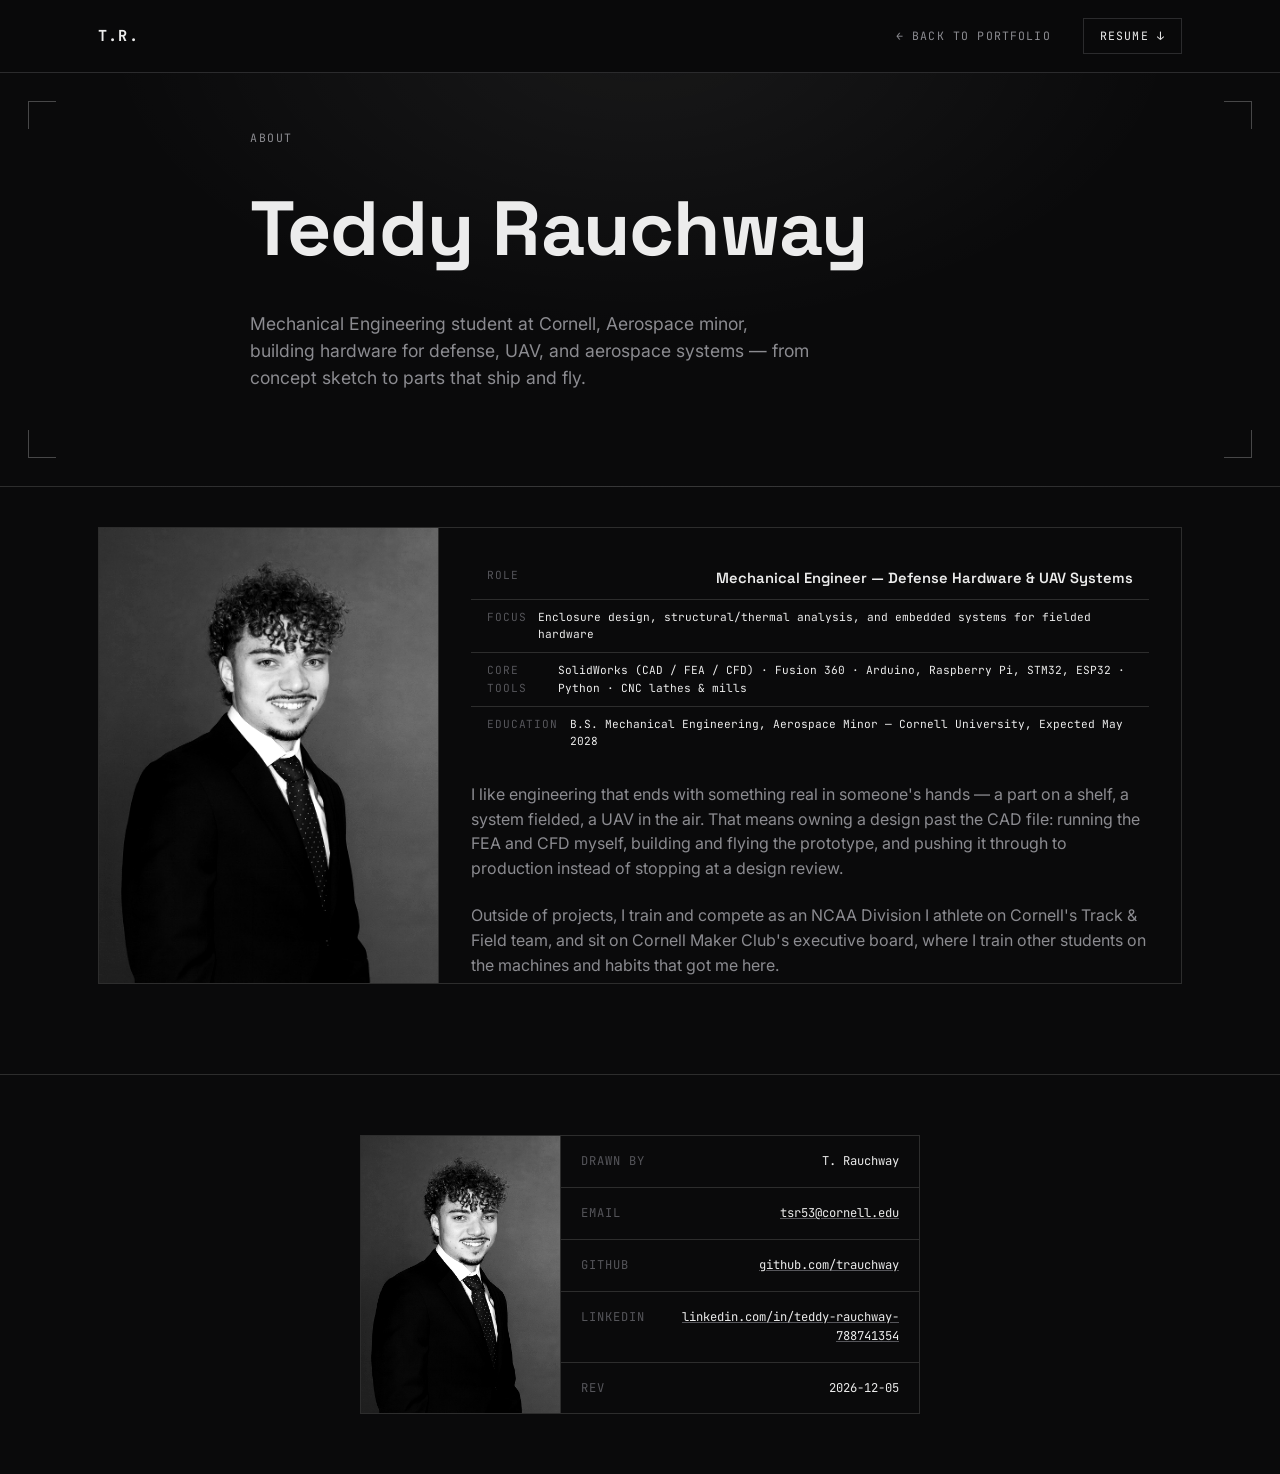
==== about.html @ 5edca381 "Add About page New about.html with a brief bio, role/focus, core tools, and education, laid out with" ====
<!DOCTYPE html>
<html lang="en">
<head>
<meta charset="UTF-8">
<meta name="viewport" content="width=device-width, initial-scale=1.0">
<title>About — Teddy Rauchway</title>
<link rel="preconnect" href="https://fonts.googleapis.com">
<link href="https://fonts.googleapis.com/css2?family=JetBrains+Mono:wght@400;500;700&family=Space+Grotesk:wght@400;500;600;700&family=Inter:wght@400;500;600&display=swap" rel="stylesheet">
<link rel="icon" type="image/svg+xml" href="assets/favicon.svg">
<link rel="stylesheet" href="style.css">
</head>
<body>

<!-- ============ NAV ============ -->
<header class="nav">
  <div class="nav-inner">
    <a href="index.html" class="nav-mark">T.R.</a>
    <nav class="nav-links">
      <a href="index.html#projects">← Back to Portfolio</a>
      <a href="assets/resume.pdf" class="nav-resume" download>Resume ↓</a>
    </nav>
  </div>
</header>

<!-- ============ HERO ============ -->
<section class="hero uav-hero" id="top">
  <span class="bracket bracket-tl" aria-hidden="true"></span>
  <span class="bracket bracket-tr" aria-hidden="true"></span>
  <span class="bracket bracket-bl" aria-hidden="true"></span>
  <span class="bracket bracket-br" aria-hidden="true"></span>
  <div class="hero-inner">
    <p class="eyebrow">ABOUT</p>
    <h1>Teddy Rauchway</h1>
    <p class="hero-thesis">Mechanical Engineering student at Cornell, Aerospace minor, building hardware for defense, UAV, and aerospace systems — from concept sketch to parts that ship and fly.</p>
  </div>
</section>

<!-- ============ PROFILE ============ -->
<section class="chapter" id="profile">
  <div class="chapter-body">
    <div class="about-profile">
      <figure class="about-photo">
        <img src="assets/headshot.jpg" alt="Teddy Rauchway">
      </figure>
      <div class="about-info">
        <div class="title-block">
          <div class="tb-row tb-title"><span>ROLE</span><strong>Mechanical Engineer — Defense Hardware &amp; UAV Systems</strong></div>
          <div class="tb-row"><span>FOCUS</span><span>Enclosure design, structural/thermal analysis, and embedded systems for fielded hardware</span></div>
          <div class="tb-row"><span>CORE TOOLS</span><span>SolidWorks (CAD / FEA / CFD) · Fusion 360 · Arduino, Raspberry Pi, STM32, ESP32 · Python · CNC lathes &amp; mills</span></div>
          <div class="tb-row"><span>EDUCATION</span><span>B.S. Mechanical Engineering, Aerospace Minor — Cornell University, Expected May 2028</span></div>
        </div>

        <p class="chapter-desc">
          I like engineering that ends with something real in someone's hands — a part on a shelf, a system
          fielded, a UAV in the air. That means owning a design past the CAD file: running the FEA and CFD
          myself, building and flying the prototype, and pushing it through to production instead of stopping
          at a design review.
        </p>
        <p class="chapter-desc">
          Outside of projects, I train and compete as an NCAA Division I athlete on Cornell's Track &amp; Field
          team, and sit on Cornell Maker Club's executive board, where I train other students on the machines
          and habits that got me here.
        </p>
      </div>
    </div>
  </div>
</section>

<!-- ============ FOOTER ============ -->
<footer class="footer" id="contact">
  <div class="footer-inner">
    <img src="assets/headshot.jpg" alt="Teddy Rauchway" class="footer-photo">
    <div class="footer-title-block">
      <div class="tb-row"><span>DRAWN BY</span><span>T. Rauchway</span></div>
      <div class="tb-row"><span>EMAIL</span><span><a href="mailto:tsr53@cornell.edu">tsr53@cornell.edu</a></span></div>
      <div class="tb-row"><span>GITHUB</span><span><a href="https://github.com/trauchway" target="_blank" rel="noopener">github.com/trauchway</a></span></div>
      <div class="tb-row"><span>LINKEDIN</span><span><a href="https://www.linkedin.com/in/teddy-rauchway-788741354" target="_blank" rel="noopener">linkedin.com/in/teddy-rauchway-788741354</a></span></div>
      <div class="tb-row"><span>REV</span><span id="rev-date"></span></div>
    </div>
  </div>
</footer>

<script src="script.js"></script>
</body>
</html>
---- style.css ----
:root {
  --bg:            #0A0A0B;
  --bg-elevated:   #111113;
  --bg-elevated-2: #17171A;
  --border:        rgba(255,255,255,0.14);
  --border-strong: rgba(255,255,255,0.42);
  --text:          #ECECEC;
  --text-dim:      #8B8B90;
  --text-faint:    #55555A;
  --signal-green:  #3DDC84;
  --signal-blue:   #6FA8DC;
  --font-display:  'Space Grotesk', sans-serif;
  --font-mono:     'JetBrains Mono', monospace;
  --font-body:     'Inter', sans-serif;
}

* { box-sizing: border-box; }
html { scroll-behavior: smooth; }
body {
  margin: 0;
  background: var(--bg);
  color: var(--text);
  font-family: var(--font-body);
  line-height: 1.55;
  -webkit-font-smoothing: antialiased;
}
a { color: inherit; }

a:focus-visible, span:focus-visible {
  outline: 1px solid var(--signal-green);
  outline-offset: 3px;
}

@media (prefers-reduced-motion: reduce) {
  * { animation: none !important; transition: none !important; scroll-behavior: auto !important; }
}

/* ============ NAV ============ */
.nav {
  position: sticky;
  top: 0;
  z-index: 50;
  background: rgba(10,10,11,0.55);
  backdrop-filter: blur(10px);
  border-bottom: 1px solid var(--border);
}
.nav-inner {
  max-width: 1140px;
  margin: 0 auto;
  padding: 18px 28px;
  display: flex;
  align-items: center;
  justify-content: space-between;
}
.nav-mark {
  font-family: var(--font-mono);
  font-weight: 700;
  font-size: 0.95rem;
  letter-spacing: 0.08em;
  text-decoration: none;
  color: var(--text);
}
.nav-links { display: flex; gap: 32px; align-items: center; }
.nav-links a {
  text-decoration: none;
  font-family: var(--font-mono);
  font-size: 0.72rem;
  letter-spacing: 0.1em;
  text-transform: uppercase;
  color: var(--text-dim);
  transition: color 0.15s ease;
}
.nav-links a:hover { color: var(--text); }
.nav-resume {
  border: 1px solid var(--border);
  padding: 8px 16px;
  color: var(--text) !important;
}
.nav-resume:hover { border-color: var(--border-strong); background: var(--bg-elevated); }

/* ============ HERO ============ */
.hero {
  position: relative;
  background:
    radial-gradient(ellipse 900px 500px at 50% -10%, rgba(255,255,255,0.06), transparent 60%),
    var(--bg);
  min-height: 82vh;
  display: flex;
  align-items: center;
  padding: 40px 28px;
  border-bottom: 1px solid var(--border);
}
/* ============ HERO VIDEO REEL (homepage) ============ */
.hero-reel-section { isolation: isolate; }
.hero-reel {
  position: absolute;
  inset: 0;
  overflow: hidden;
  z-index: -1;
}
.hero-reel-video {
  position: absolute;
  inset: 0;
  width: 100%;
  height: 100%;
  object-fit: cover;
  opacity: 0;
  transition: opacity 1.1s ease;
  filter: grayscale(0.35) contrast(1.05) brightness(0.55);
}
.hero-reel-video.is-active { opacity: 1; }
.hero-reel::after { content: none; }
.hero-reel.is-ready::after {
  content: "";
  position: absolute;
  inset: 0;
  background:
    radial-gradient(ellipse 1200px 700px at 50% 32%, rgba(10,10,11,0.2), transparent 68%),
    linear-gradient(180deg,
      rgba(10,10,11,0.6) 0%,
      rgba(10,10,11,0.38) 32%,
      rgba(10,10,11,0.5) 60%,
      rgba(10,10,11,0.82) 88%,
      rgba(10,10,11,0.96) 100%);
}
@media (max-width: 700px) {
  .hero-reel-video { filter: grayscale(0.35) contrast(1.05) brightness(0.45); }
}

.bracket {
  position: absolute;
  width: 28px;
  height: 28px;
  border: 1px solid var(--border-strong);
  opacity: 0.6;
}
.bracket-tl { top: 28px; left: 28px; border-right: none; border-bottom: none; }
.bracket-tr { top: 28px; right: 28px; border-left: none; border-bottom: none; }
.bracket-bl { bottom: 28px; left: 28px; border-right: none; border-top: none; }
.bracket-br { bottom: 28px; right: 28px; border-left: none; border-top: none; }
@media (max-width: 700px) { .bracket { display: none; } }

.hero-inner {
  position: relative;
  max-width: 780px;
  margin: 0 auto;
  width: 100%;
}
.eyebrow {
  font-family: var(--font-mono);
  font-size: 0.72rem;
  letter-spacing: 0.14em;
  color: var(--text-dim);
  margin: 0 0 22px;
}
.hero h1 {
  font-family: var(--font-display);
  font-size: clamp(2.6rem, 7vw, 4.8rem);
  font-weight: 700;
  margin: 0 0 22px;
  letter-spacing: -0.01em;
  color: var(--text);
}
.hero-thesis {
  font-size: 1.1rem;
  max-width: 560px;
  color: var(--text-dim);
  margin: 0 0 38px;
}
.hero-actions { display: flex; gap: 14px; flex-wrap: wrap; }
.btn {
  font-family: var(--font-mono);
  font-size: 0.78rem;
  letter-spacing: 0.06em;
  text-transform: uppercase;
  text-decoration: none;
  padding: 14px 28px;
  border: 1px solid var(--border);
  display: inline-block;
  transition: transform 0.15s ease, box-shadow 0.15s ease, background 0.15s ease, border-color 0.15s ease;
  cursor: pointer;
}
.btn-primary {
  position: relative;
  isolation: isolate;
  overflow: hidden;
  background: transparent;
  border-color: var(--text);
  color: var(--bg);
  font-weight: 600;
  transition: color 0.28s ease, transform 0.15s ease, box-shadow 0.15s ease, border-color 0.15s ease;
}
.btn-primary::before {
  content: '';
  position: absolute;
  inset: 0;
  z-index: -1;
  background: var(--text);
  transition: transform 0.32s cubic-bezier(0.65, 0, 0.35, 1);
}
.btn-primary:hover {
  color: var(--text);
  transform: translateY(-2px);
  box-shadow: 0 6px 18px rgba(255,255,255,0.12);
}
.btn-primary:hover::before { transform: translateX(100%); }
.btn-primary:active { transform: translateY(0); box-shadow: none; }
.btn-outline { color: var(--text); }
.btn-outline:hover {
  border-color: var(--border-strong);
  background: rgba(255,255,255,0.06);
  transform: translateY(-2px);
  box-shadow: 0 6px 18px rgba(255,255,255,0.06);
}
.btn-outline:active { transform: translateY(0); box-shadow: none; }

.hero-callout {
  position: absolute;
  right: 40px;
  bottom: 34px;
  display: flex;
  align-items: center;
  gap: 10px;
  font-family: var(--font-mono);
  font-size: 0.68rem;
  color: var(--text-faint);
}
.dim-line { width: 40px; height: 1px; background: var(--border-strong); }
@media (max-width: 700px) { .hero-callout { display: none; } }

/* ============ PHOTOGRAPHIC HERO ============ */
/* Per-page tuning via custom props on the <section>:
   --hero-focus / --hero-focus-mobile  (object-position)
   --hero-bright                        (brightness multiplier)
   --hero-gray                          (grayscale amount 0–1) */
.hero-media-section {
  min-height: 68vh;
  overflow: hidden;
  isolation: isolate;
}
.hero-media {
  position: absolute;
  inset: 0;
  z-index: -1;
}
.hero-media img {
  width: 100%;
  height: 100%;
  object-fit: cover;
  object-position: var(--hero-focus, center 42%);
  filter: grayscale(var(--hero-gray, 0.5)) contrast(1.06) brightness(var(--hero-bright, 0.62));
}
.hero-media::after {
  content: "";
  position: absolute;
  inset: 0;
  background:
    radial-gradient(ellipse 1000px 600px at 30% 40%, rgba(10,10,11,0.35), transparent 70%),
    linear-gradient(90deg, rgba(10,10,11,0.92) 0%, rgba(10,10,11,0.72) 45%, rgba(10,10,11,0.55) 100%),
    linear-gradient(0deg, rgba(10,10,11,0.9) 0%, transparent 40%, transparent 75%, rgba(10,10,11,0.7) 100%);
}
.hero-media-credit {
  position: absolute;
  left: 68px;
  bottom: 34px;
  font-family: var(--font-mono);
  font-size: 0.66rem;
  letter-spacing: 0.1em;
  color: var(--text-faint);
}
@media (max-width: 700px) {
  .hero-media img { object-position: var(--hero-focus-mobile, center 38%); }
  .hero-media-credit { left: 20px; bottom: 16px; font-size: 0.6rem; }
}

/* ============ SECTION HEAD ============ */
.section-head {
  max-width: 1140px;
  margin: 0 auto;
  padding: 70px 28px 26px;
  display: flex;
  align-items: baseline;
  gap: 18px;
  border-bottom: 1px solid var(--border);
}
.section-num {
  font-family: var(--font-mono);
  font-size: 0.72rem;
  letter-spacing: 0.12em;
  color: var(--text-faint);
}
.section-head h2 {
  font-family: var(--font-display);
  font-size: 1.7rem;
  font-weight: 600;
  margin: 0;
  color: var(--text);
}

/* ============ PROJECTS ============ */
.projects { background: var(--bg); }
.project-grid {
  max-width: 1140px;
  margin: 0 auto;
  padding: 44px 28px 90px;
  display: grid;
  grid-template-columns: repeat(auto-fit, minmax(320px, 1fr));
  gap: 1px;
  background: var(--border);
  border: 1px solid var(--border);
}
.project-card {
  background: var(--bg-elevated);
  display: flex;
  flex-direction: column;
  transition: background 0.2s ease;
}
.project-card:hover { background: var(--bg-elevated-2); }

.title-block { border-bottom: 1px solid var(--border); }
.tb-row {
  display: flex;
  justify-content: space-between;
  gap: 12px;
  font-family: var(--font-mono);
  font-size: 0.7rem;
  padding: 9px 16px;
  border-top: 1px solid var(--border);
}
.tb-row:first-child { border-top: none; }
.tb-row span:first-child { color: var(--text-faint); letter-spacing: 0.08em; }
.tb-title strong {
  font-family: var(--font-display);
  font-size: 0.92rem;
  font-weight: 600;
  color: var(--text);
}
.status { display: flex; align-items: center; gap: 7px; font-weight: 600; letter-spacing: 0.04em; }
.status i {
  display: inline-block;
  width: 6px;
  height: 6px;
  border-radius: 50%;
}
.status-live { color: var(--signal-green); }
.status-live i { background: var(--signal-green); box-shadow: 0 0 6px var(--signal-green); }
.status-progress { color: var(--signal-blue); }
.status-progress i { background: var(--signal-blue); }
.status-compact {
  white-space: nowrap;
  font-size: clamp(0.56rem, 2.4vw, 0.66rem);
  letter-spacing: 0.01em;
}

.project-desc {
  padding: 18px 16px;
  font-size: 0.94rem;
  color: var(--text-dim);
  flex-grow: 1;
  margin: 0;
}
.project-links { padding: 0 16px 20px; }
.project-link {
  font-family: var(--font-mono);
  font-size: 0.74rem;
  letter-spacing: 0.03em;
  text-decoration: none;
  display: inline-block;
  background: var(--text);
  color: var(--bg);
  font-weight: 600;
  padding: 10px 18px;
  border: 1px solid var(--text);
  transition: all 0.15s ease;
}
.project-link:hover {
  background: transparent;
  color: var(--text);
  border-color: var(--border-strong);
}
.project-link-disabled {
  background: transparent;
  color: var(--text-faint);
  border: 1px dashed var(--border);
  font-weight: 500;
  cursor: default;
}
.project-link-disabled:hover {
  background: transparent;
  color: var(--text-faint);
  border-color: var(--border);
}

/* ============ ABOUT / BOM ============ */
.about { background: var(--bg); border-top: 1px solid var(--border); }
.bom-intro {
  max-width: 1140px;
  margin: 0 auto;
  padding: 0 28px;
  color: var(--text-dim);
  font-size: 1rem;
}
.bom-table {
  max-width: 1140px;
  margin: 30px auto 0;
  padding: 0 28px;
  width: 100%;
  border-collapse: collapse;
  font-size: 0.9rem;
}
.bom-table thead th {
  font-family: var(--font-mono);
  font-size: 0.7rem;
  letter-spacing: 0.1em;
  text-align: left;
  color: var(--text-faint);
  border-bottom: 1px solid var(--border);
  padding: 12px;
  font-weight: 500;
}
.bom-table td {
  padding: 14px 12px;
  border-bottom: 1px solid var(--border);
  vertical-align: top;
  color: var(--text-dim);
}
.bom-table td:first-child {
  font-family: var(--font-mono);
  color: var(--signal-green);
  width: 50px;
}
.bom-table td:nth-child(2) {
  font-weight: 600;
  width: 220px;
  color: var(--text);
}
.about-note {
  max-width: 1140px;
  margin: 0 auto;
  padding: 34px 28px 80px;
  color: var(--text-faint);
  font-size: 0.88rem;
}

/* ============ ABOUT PAGE ============ */
.about-profile {
  display: grid;
  grid-template-columns: 340px 1fr;
  border: 1px solid var(--border);
}
.about-photo {
  margin: 0;
  border-right: 1px solid var(--border);
  overflow: hidden;
}
.about-photo img {
  width: 100%;
  height: 100%;
  min-height: 440px;
  object-fit: cover;
  object-position: top center;
  display: block;
  filter: grayscale(1) contrast(1.05);
}
.about-info {
  display: flex;
  flex-direction: column;
  padding: 30px 32px 6px;
  gap: 22px;
}
.about-info .title-block { border-bottom: none; }
.about-info .chapter-desc { margin: 0; max-width: none; }
@media (max-width: 780px) {
  .about-profile { grid-template-columns: 1fr; }
  .about-photo { border-right: none; border-bottom: 1px solid var(--border); }
  .about-photo img { min-height: 360px; }
}

/* ============ FOOTER ============ */
.footer { background: var(--bg); border-top: 1px solid var(--border); padding: 60px 28px; }
.footer-inner {
  max-width: 560px;
  margin: 0 auto;
  display: grid;
  grid-template-columns: 200px 1fr;
  border: 1px solid var(--border);
}
.footer-photo {
  width: 100%;
  height: 100%;
  object-fit: cover;
  display: block;
  filter: grayscale(1) contrast(1.05);
  border-right: 1px solid var(--border);
}
.footer-title-block {
  border: none;
  display: flex;
  flex-direction: column;
  justify-content: center;
}
.footer-title-block .tb-row {
  padding: 16px 20px;
  font-size: 0.76rem;
}
.footer-title-block .tb-row { color: var(--text); }
.footer-title-block .tb-row span:first-child { color: var(--text-faint); flex-shrink: 0; }
.footer-title-block .tb-row span:last-child { text-align: right; }
.footer-title-block a { text-decoration: underline; text-decoration-color: var(--text-faint); }
.footer-title-block a:hover { text-decoration-color: var(--text); }

@media (max-width: 560px) {
  .footer-inner { grid-template-columns: 1fr; }
  .footer-photo { width: 100%; height: 260px; border-right: none; border-bottom: 1px solid var(--border); }
}

@media (max-width: 500px) {
  .section-head { padding-top: 54px; }
}

/* ============ UAV PROJECT PAGE ============ */
.uav-hero { min-height: 46vh; }
.chapter { max-width: 1140px; margin: 0 auto; padding: 0 28px 90px; }
.chapter-body { padding-top: 40px; }
.chapter-info { max-width: 620px; margin-bottom: 30px; }
.chapter-desc {
  max-width: 720px;
  font-size: 1rem;
  color: var(--text-dim);
  margin: 0 0 40px;
}

.photo-grid {
  display: grid;
  grid-template-columns: repeat(auto-fit, minmax(260px, 1fr));
  gap: 1px;
  background: var(--border);
  border: 1px solid var(--border);
  margin-bottom: 40px;
}
.photo-grid figure {
  margin: 0;
  background: var(--bg-elevated);
  display: flex;
  flex-direction: column;
}
.photo-grid img {
  width: 100%;
  aspect-ratio: 4 / 3;
  object-fit: cover;
  display: block;
  filter: grayscale(0.15) contrast(1.03);
  cursor: zoom-in;
  transition: filter 0.15s ease;
}
.photo-grid img:hover { filter: grayscale(0) contrast(1.05); }
.photo-grid figcaption {
  font-family: var(--font-mono);
  font-size: 0.68rem;
  letter-spacing: 0.05em;
  color: var(--text-faint);
  padding: 10px 14px;
  display: flex;
  align-items: center;
  gap: 8px;
}
.gen-tag {
  font-weight: 700;
  color: var(--signal-blue);
  border: 1px solid var(--signal-blue);
  padding: 1px 6px;
  font-size: 0.62rem;
}
.gen-tag-final { color: var(--signal-green); border-color: var(--signal-green); }

.video-wrap {
  max-width: 720px;
  border: 1px solid var(--border);
  background: var(--bg-elevated);
  padding: 16px;
}
.video-wrap video {
  width: 100%;
  display: block;
  background: #000;
}
.video-caption {
  font-family: var(--font-mono);
  font-size: 0.7rem;
  color: var(--text-faint);
  margin: 12px 0 0;
  letter-spacing: 0.05em;
  display: flex;
  align-items: center;
  gap: 8px;
}

/* ============ COVER SHOT ============ */
.cover-shot {
  max-width: 1140px;
  margin: 0 auto;
  padding: 50px 28px 0;
}
.cover-shot figure {
  margin: 0;
  border: 1px solid var(--border);
  background: var(--bg-elevated);
}
.cover-shot img {
  width: 100%;
  aspect-ratio: 16 / 9;
  object-fit: cover;
  display: block;
  filter: grayscale(0.15) contrast(1.03);
  cursor: zoom-in;
  transition: filter 0.15s ease;
}
.cover-shot img:hover { filter: grayscale(0) contrast(1.05); }
.cover-shot figcaption {
  font-family: var(--font-mono);
  font-size: 0.7rem;
  color: var(--text-faint);
  padding: 12px 16px;
  letter-spacing: 0.05em;
  border-top: 1px solid var(--border);
}

/* ============ RESULT CALLOUT ============ */
.result-callout {
  max-width: 720px;
  border: 1px solid var(--border-strong);
  background: var(--bg-elevated);
  padding: 20px 24px;
  margin: 0 0 40px;
  display: flex;
  align-items: baseline;
  gap: 16px;
  flex-wrap: wrap;
}
.result-callout .result-label {
  font-family: var(--font-mono);
  font-size: 0.7rem;
  letter-spacing: 0.1em;
  color: var(--text-faint);
}
.result-callout .result-value {
  font-family: var(--font-display);
  font-size: 1.6rem;
  font-weight: 700;
  color: var(--signal-green);
}

/* ============ ROADMAP CALLOUT ============ */
.roadmap-callout {
  max-width: 720px;
  border: 1px solid var(--border-strong);
  background: var(--bg-elevated);
  padding: 20px 24px;
  margin: 0 0 40px;
}
.roadmap-callout .roadmap-label {
  display: block;
  font-family: var(--font-mono);
  font-size: 0.7rem;
  letter-spacing: 0.1em;
  color: var(--text-faint);
  margin-bottom: 14px;
}
.roadmap-items {
  display: flex;
  flex-wrap: wrap;
  gap: 10px;
}
.roadmap-item {
  font-family: var(--font-mono);
  font-size: 0.78rem;
  letter-spacing: 0.02em;
  color: var(--signal-blue);
  border: 1px solid var(--signal-blue);
  padding: 7px 14px;
}

/* ============ ORIGIN NOTE ============ */
.origin-wrap {
  max-width: 1140px;
  margin: 0 auto;
  padding: 50px 28px 0;
}
.origin-note {
  max-width: 720px;
  border: 1px solid var(--border);
  background: var(--bg-elevated);
  padding: 18px 22px;
}
.origin-note .origin-label {
  display: block;
  font-family: var(--font-mono);
  font-size: 0.68rem;
  letter-spacing: 0.1em;
  text-transform: uppercase;
  color: var(--text-faint);
  margin-bottom: 10px;
}
.origin-note p {
  font-size: 0.88rem;
  line-height: 1.55;
  color: var(--text-dim);
  margin: 0 0 12px;
}
.origin-note .origin-link {
  font-family: var(--font-mono);
  font-size: 0.74rem;
  color: var(--text-dim);
  text-decoration: underline;
  text-decoration-color: var(--text-faint);
}
.origin-note .origin-link:hover { color: var(--text); text-decoration-color: var(--text); }

/* ============ MEDIA PLACEHOLDER ============ */
.media-placeholder {
  max-width: 720px;
  border: 1px dashed var(--border);
  padding: 40px 20px;
  text-align: center;
  font-family: var(--font-mono);
  font-size: 0.78rem;
  letter-spacing: 0.05em;
  color: var(--text-faint);
  margin: 0 0 40px;
}

/* ============ LIGHTBOX ============ */
.lightbox {
  position: fixed;
  inset: 0;
  z-index: 200;
  background: rgba(10,10,11,0.94);
  display: flex;
  align-items: center;
  justify-content: center;
  padding: 70px 28px;
  opacity: 0;
  visibility: hidden;
  transition: opacity 0.2s ease, visibility 0.2s ease;
}
.lightbox.open { opacity: 1; visibility: visible; }
.lightbox-figure {
  margin: 0;
  max-width: 1100px;
  max-height: 100%;
  display: flex;
  flex-direction: column;
  align-items: center;
}
.lightbox-img {
  max-width: 100%;
  max-height: 78vh;
  object-fit: contain;
  display: block;
  border: 1px solid var(--border);
  background: var(--bg-elevated);
}
.lightbox-caption {
  font-family: var(--font-mono);
  font-size: 0.74rem;
  letter-spacing: 0.05em;
  color: var(--text-dim);
  margin: 16px 0 0;
  text-align: center;
}
.lightbox-close {
  position: fixed;
  top: 24px;
  right: 24px;
  width: 40px;
  height: 40px;
  display: flex;
  align-items: center;
  justify-content: center;
  border: 1px solid var(--border-strong);
  background: var(--bg-elevated);
  color: var(--text);
  font-size: 0.95rem;
  cursor: pointer;
  transition: background 0.15s ease;
}
.lightbox-close:hover { background: var(--bg-elevated-2); }
@media (max-width: 700px) {
  .lightbox { padding: 60px 16px; }
  .lightbox-close { top: 14px; right: 14px; }
}

/* ============ 3D MODEL VIEWER ============ */
.model-viewer-wrap {
  max-width: 720px;
  border: 1px solid var(--border);
  background: var(--bg-elevated);
  padding: 16px;
  margin: 0 0 40px;
}
.model-viewer-canvas-holder {
  position: relative;
  width: 100%;
  aspect-ratio: 4 / 3;
  background: var(--bg-elevated-2);
  border: 1px solid var(--border);
  overflow: hidden;
  cursor: grab;
  touch-action: none;
}
.model-viewer-canvas-holder:active { cursor: grabbing; }
.model-viewer-canvas-holder canvas { display: block; width: 100%; height: 100%; }
.model-viewer-loading {
  position: absolute;
  inset: 0;
  display: flex;
  align-items: center;
  justify-content: center;
  font-family: var(--font-mono);
  font-size: 0.7rem;
  letter-spacing: 0.08em;
  color: var(--text-faint);
  background: var(--bg-elevated-2);
  transition: opacity 0.25s ease;
  pointer-events: none;
}
.model-viewer-loading.is-hidden { opacity: 0; }
.model-caption {
  font-family: var(--font-mono);
  font-size: 0.7rem;
  color: var(--text-faint);
  margin: 12px 0 0;
  letter-spacing: 0.05em;
}
@media (max-width: 500px) {
  .model-viewer-canvas-holder { aspect-ratio: 1 / 1; }
}
.media-label {
  font-family: var(--font-mono);
  font-size: 0.7rem;
  letter-spacing: 0.12em;
  text-transform: uppercase;
  color: var(--text-faint);
  margin: 0 0 14px;
  padding-top: 8px;
  border-top: 1px solid var(--border);
}
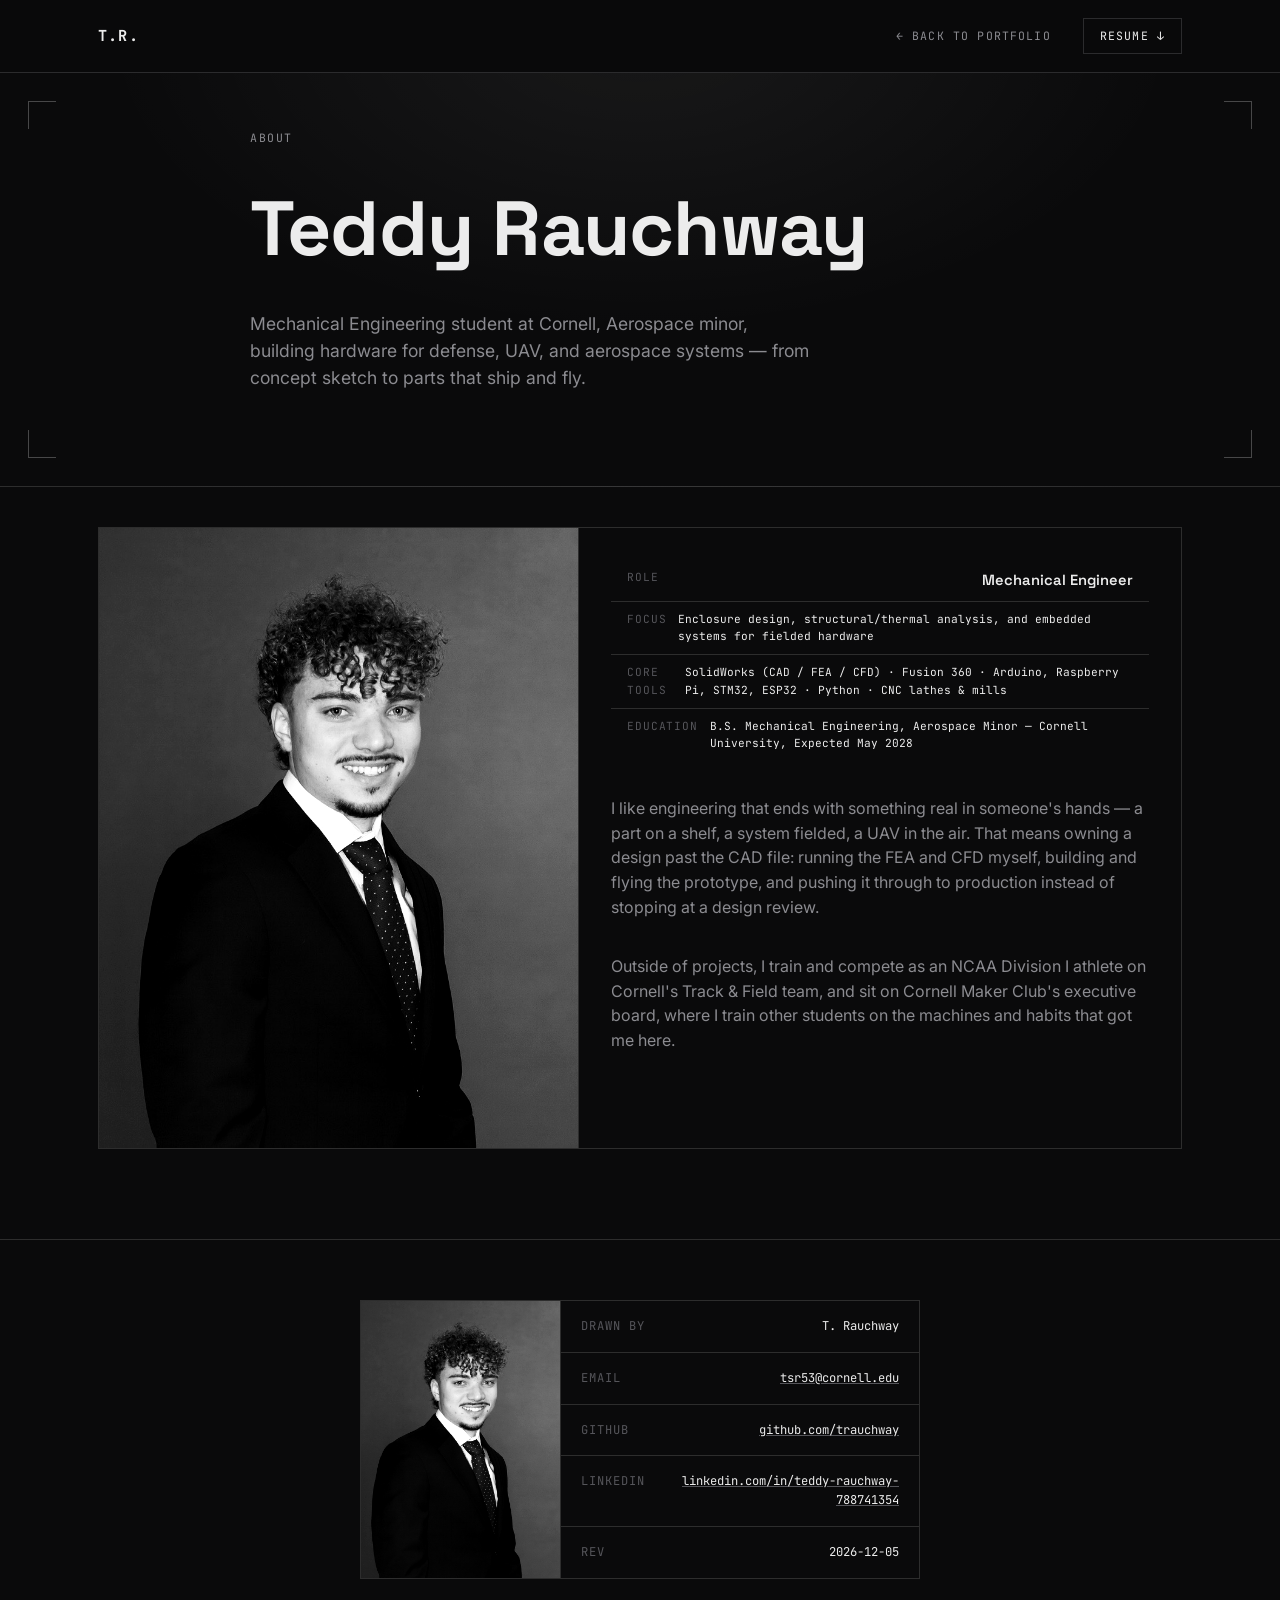
==== commit 39007008: "Simplify About page ROLE to "Mechanical Engineer" Co-Authored-By: Claude Sonnet 5 <noreply@anthropic" ====
--- a/about.html
+++ b/about.html
@@ -44,7 +44,7 @@
       </figure>
       <div class="about-info">
         <div class="title-block">
-          <div class="tb-row tb-title"><span>ROLE</span><strong>Mechanical Engineer — Defense Hardware &amp; UAV Systems</strong></div>
+          <div class="tb-row tb-title"><span>ROLE</span><strong>Mechanical Engineer</strong></div>
           <div class="tb-row"><span>FOCUS</span><span>Enclosure design, structural/thermal analysis, and embedded systems for fielded hardware</span></div>
           <div class="tb-row"><span>CORE TOOLS</span><span>SolidWorks (CAD / FEA / CFD) · Fusion 360 · Arduino, Raspberry Pi, STM32, ESP32 · Python · CNC lathes &amp; mills</span></div>
           <div class="tb-row"><span>EDUCATION</span><span>B.S. Mechanical Engineering, Aerospace Minor — Cornell University, Expected May 2028</span></div>
--- a/style.css
+++ b/style.css
@@ -445,7 +445,7 @@
 /* ============ ABOUT PAGE ============ */
 .about-profile {
   display: grid;
-  grid-template-columns: 340px 1fr;
+  grid-template-columns: 480px 1fr;
   border: 1px solid var(--border);
 }
 .about-photo {
@@ -456,7 +456,7 @@
 .about-photo img {
   width: 100%;
   height: 100%;
-  min-height: 440px;
+  min-height: 620px;
   object-fit: cover;
   object-position: top center;
   display: block;
@@ -465,15 +465,15 @@
 .about-info {
   display: flex;
   flex-direction: column;
-  padding: 30px 32px 6px;
-  gap: 22px;
-}
-.about-info .title-block { border-bottom: none; }
+  padding: 32px 32px 6px;
+  gap: 34px;
+}
+.about-info .title-block { border-bottom: none; max-width: 640px; }
 .about-info .chapter-desc { margin: 0; max-width: none; }
 @media (max-width: 780px) {
   .about-profile { grid-template-columns: 1fr; }
   .about-photo { border-right: none; border-bottom: 1px solid var(--border); }
-  .about-photo img { min-height: 360px; }
+  .about-photo img { min-height: 440px; }
 }
 
 /* ============ FOOTER ============ */
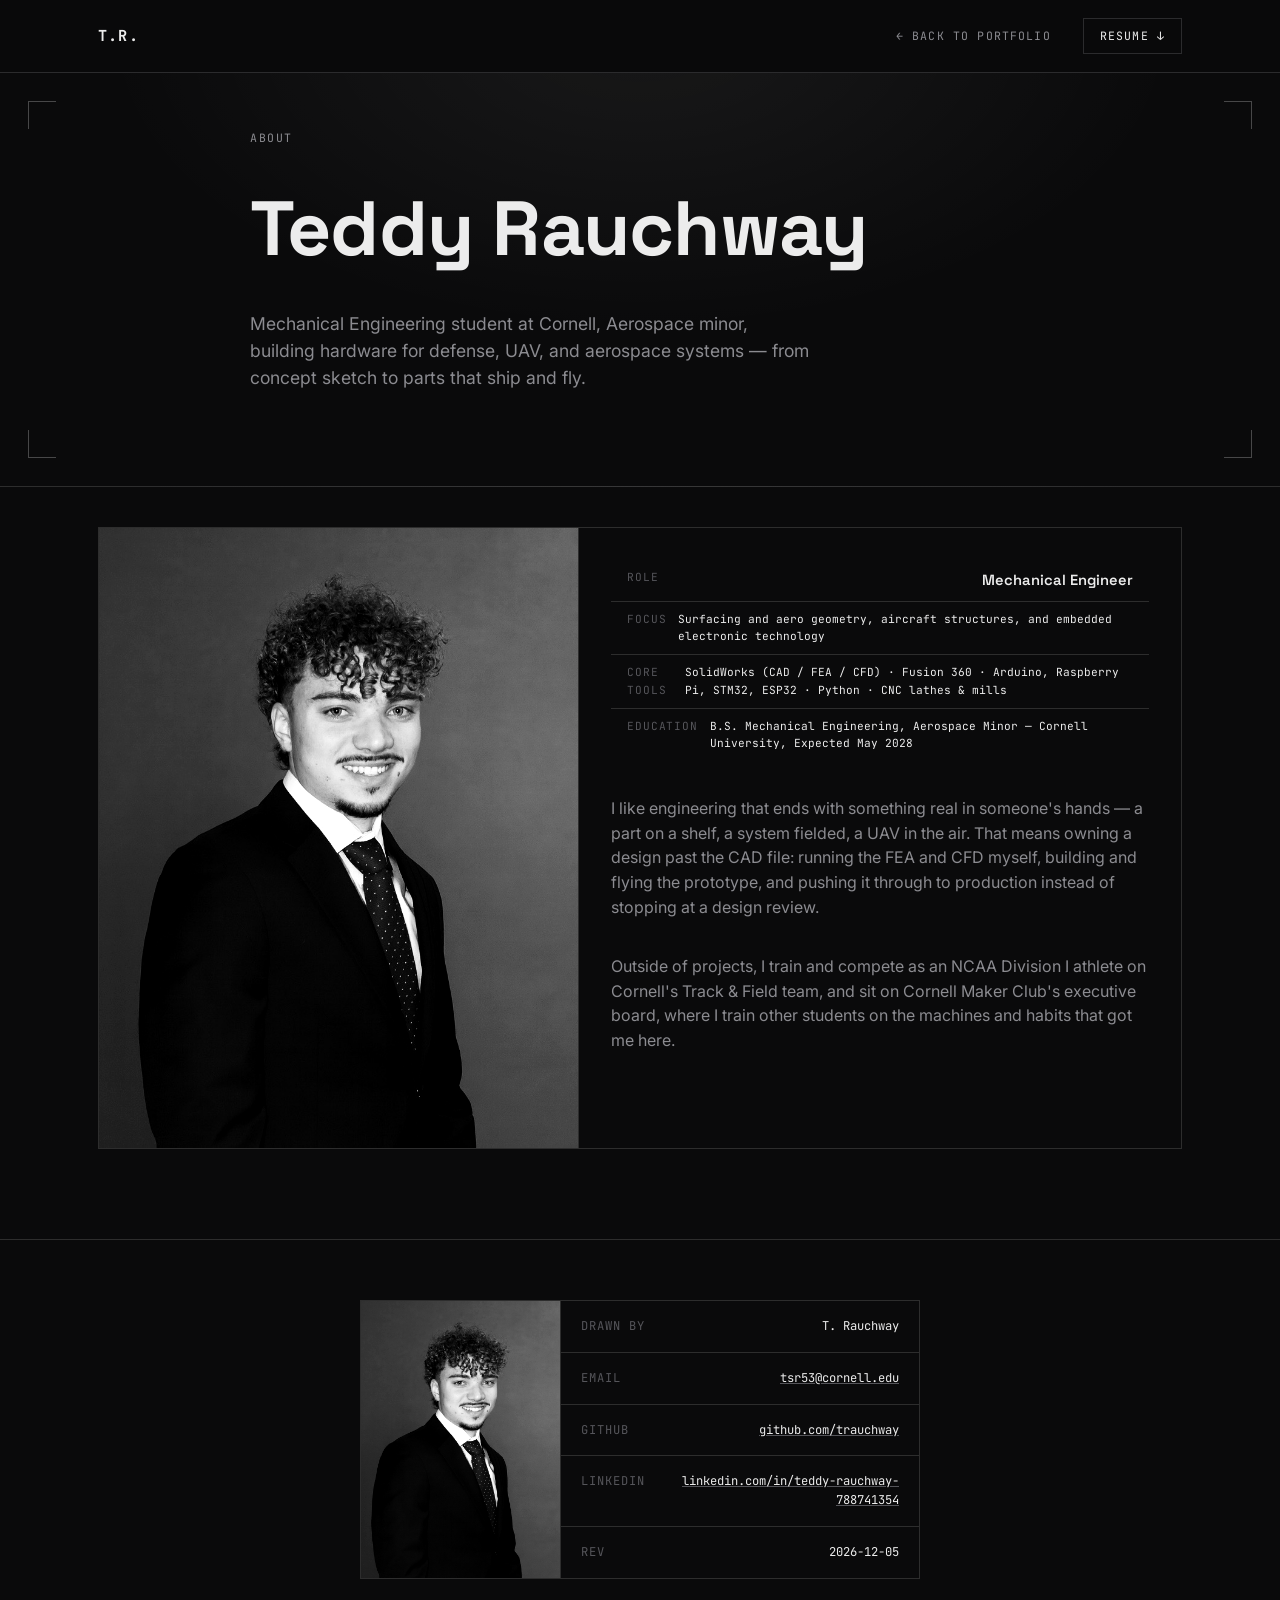
==== commit 5e0ab523: "Update About page FOCUS line Co-Authored-By: Claude Sonnet 5 <noreply@anthropic.com>" ====
--- a/about.html
+++ b/about.html
@@ -45,7 +45,7 @@
       <div class="about-info">
         <div class="title-block">
           <div class="tb-row tb-title"><span>ROLE</span><strong>Mechanical Engineer</strong></div>
-          <div class="tb-row"><span>FOCUS</span><span>Enclosure design, structural/thermal analysis, and embedded systems for fielded hardware</span></div>
+          <div class="tb-row"><span>FOCUS</span><span>Surfacing and aero geometry, aircraft structures, and embedded electronic technology</span></div>
           <div class="tb-row"><span>CORE TOOLS</span><span>SolidWorks (CAD / FEA / CFD) · Fusion 360 · Arduino, Raspberry Pi, STM32, ESP32 · Python · CNC lathes &amp; mills</span></div>
           <div class="tb-row"><span>EDUCATION</span><span>B.S. Mechanical Engineering, Aerospace Minor — Cornell University, Expected May 2028</span></div>
         </div>
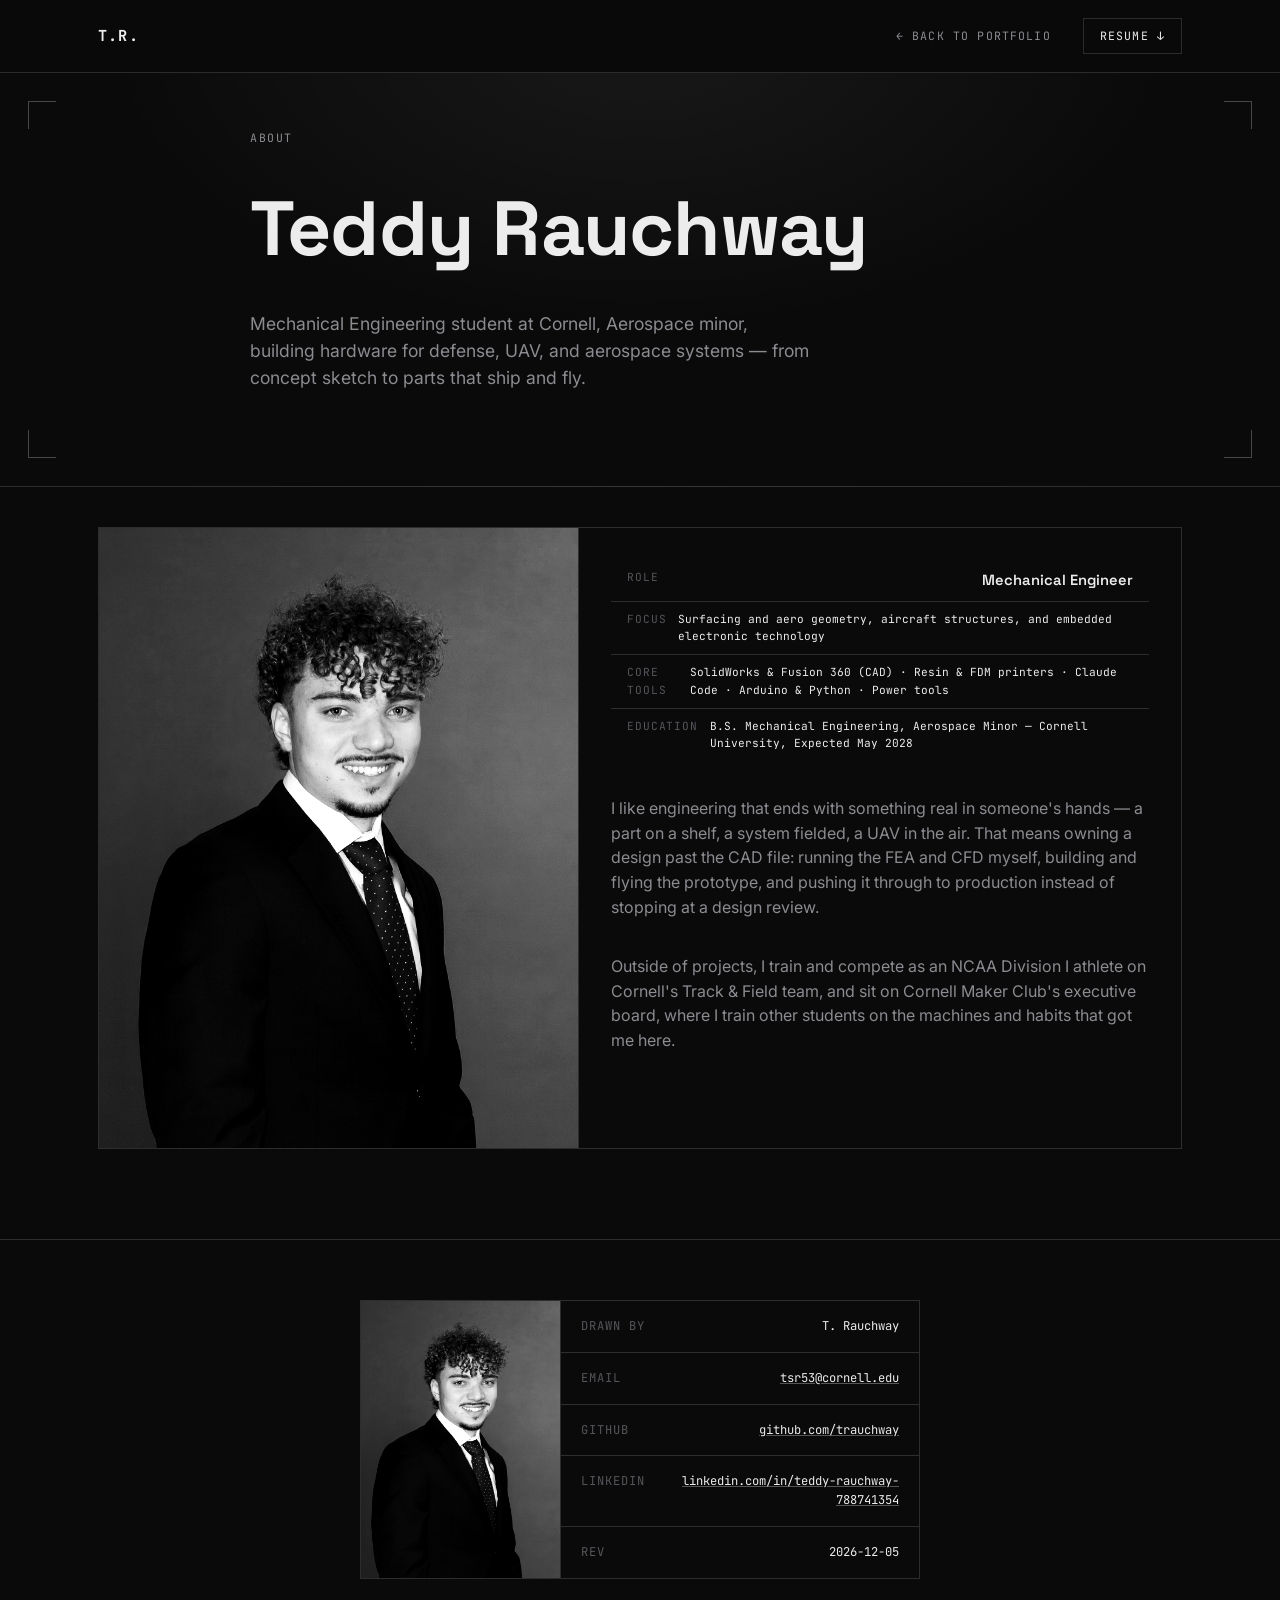
==== commit c799815e: "Update About page CORE TOOLS Co-Authored-By: Claude Sonnet 5 <noreply@anthropic.com>" ====
--- a/about.html
+++ b/about.html
@@ -46,7 +46,7 @@
         <div class="title-block">
           <div class="tb-row tb-title"><span>ROLE</span><strong>Mechanical Engineer</strong></div>
           <div class="tb-row"><span>FOCUS</span><span>Surfacing and aero geometry, aircraft structures, and embedded electronic technology</span></div>
-          <div class="tb-row"><span>CORE TOOLS</span><span>SolidWorks (CAD / FEA / CFD) · Fusion 360 · Arduino, Raspberry Pi, STM32, ESP32 · Python · CNC lathes &amp; mills</span></div>
+          <div class="tb-row"><span>CORE TOOLS</span><span>SolidWorks &amp; Fusion 360 (CAD) · Resin &amp; FDM printers · Claude Code · Arduino &amp; Python · Power tools</span></div>
           <div class="tb-row"><span>EDUCATION</span><span>B.S. Mechanical Engineering, Aerospace Minor — Cornell University, Expected May 2028</span></div>
         </div>
 
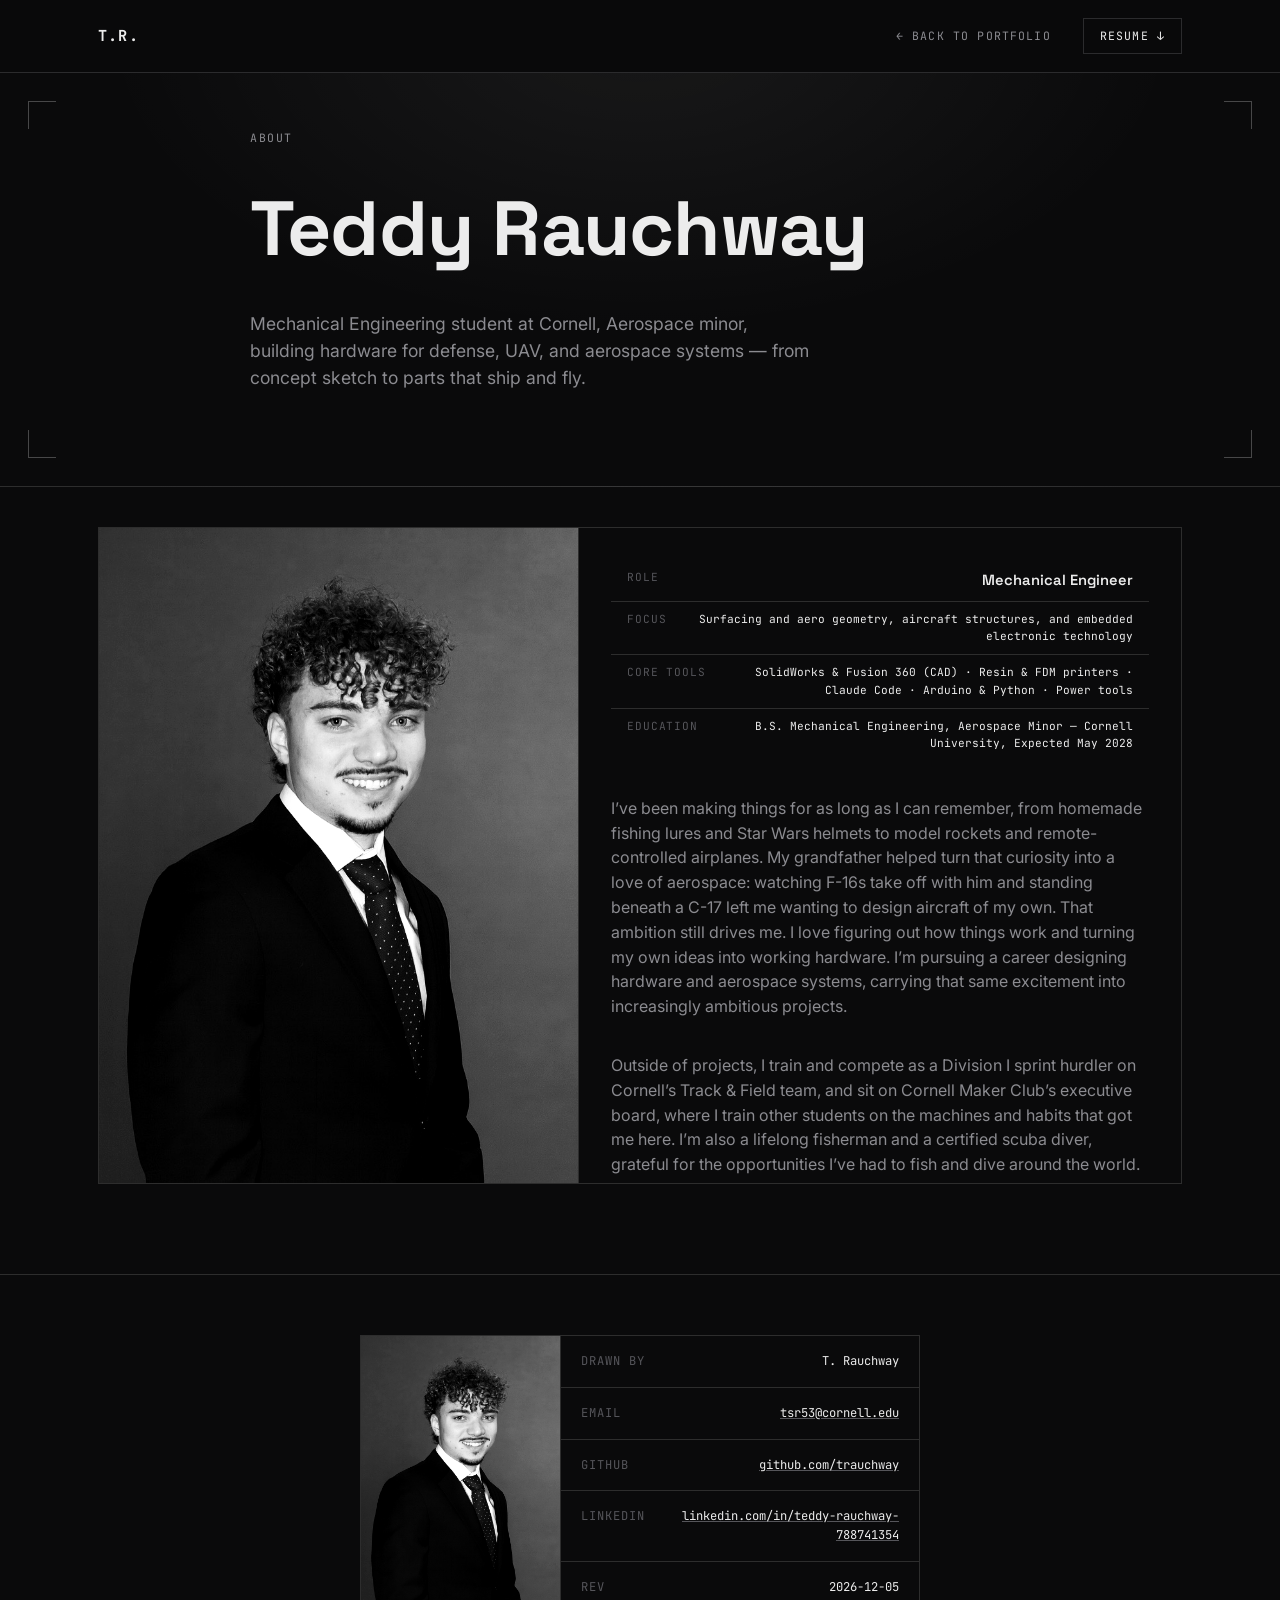
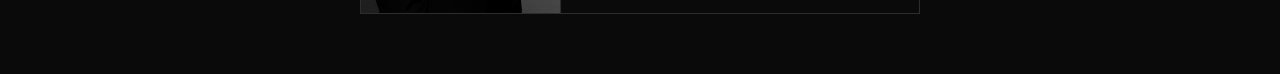
==== commit 5e39e3c1: "Replace About page bio with Teddy's new text Co-Authored-By: Claude Opus 5.5 (1M context) <noreply@a" ====
--- a/about.html
+++ b/about.html
@@ -51,15 +51,18 @@
         </div>
 
         <p class="chapter-desc">
-          I like engineering that ends with something real in someone's hands — a part on a shelf, a system
-          fielded, a UAV in the air. That means owning a design past the CAD file: running the FEA and CFD
-          myself, building and flying the prototype, and pushing it through to production instead of stopping
-          at a design review.
+          I’ve been making things for as long as I can remember, from homemade fishing lures and Star Wars helmets
+          to model rockets and remote-controlled airplanes. My grandfather helped turn that curiosity into a love of
+          aerospace: watching F-16s take off with him and standing beneath a C-17 left me wanting to design aircraft
+          of my own. That ambition still drives me. I love figuring out how things work and turning my own ideas into
+          working hardware. I’m pursuing a career designing hardware and aerospace systems, carrying that same
+          excitement into increasingly ambitious projects.
         </p>
         <p class="chapter-desc">
-          Outside of projects, I train and compete as an NCAA Division I athlete on Cornell's Track &amp; Field
-          team, and sit on Cornell Maker Club's executive board, where I train other students on the machines
-          and habits that got me here.
+          Outside of projects, I train and compete as a Division I sprint hurdler on Cornell’s Track &amp; Field
+          team, and sit on Cornell Maker Club’s executive board, where I train other students on the machines and
+          habits that got me here. I’m also a lifelong fisherman and a certified scuba diver, grateful for the
+          opportunities I’ve had to fish and dive around the world.
         </p>
       </div>
     </div>
--- a/style.css
+++ b/style.css
@@ -469,11 +469,17 @@
   gap: 34px;
 }
 .about-info .title-block { border-bottom: none; max-width: 640px; }
+.about-info .tb-row > *:last-child { flex: 1; text-align: right; }
 .about-info .chapter-desc { margin: 0; max-width: none; }
 @media (max-width: 780px) {
   .about-profile { grid-template-columns: 1fr; }
   .about-photo { border-right: none; border-bottom: 1px solid var(--border); }
   .about-photo img { min-height: 440px; }
+}
+@media (max-width: 560px) {
+  .about-info { padding: 22px 18px 6px; gap: 28px; }
+  .about-info .tb-row { flex-direction: column; gap: 4px; padding: 11px 0; }
+  .about-info .tb-row > *:last-child { text-align: left; }
 }
 
 /* ============ FOOTER ============ */
@@ -516,6 +522,10 @@
 
 @media (max-width: 500px) {
   .section-head { padding-top: 54px; }
+  .nav-inner { padding: 14px 16px; gap: 10px; }
+  .nav-links { gap: 10px 12px; flex-wrap: wrap; justify-content: flex-end; }
+  .nav-links a { white-space: nowrap; letter-spacing: 0.04em; }
+  .nav-resume { padding: 7px 10px; }
 }
 
 /* ============ UAV PROJECT PAGE ============ */
@@ -845,3 +855,179 @@
   padding-top: 8px;
   border-top: 1px solid var(--border);
 }
+
+/* ============ TEXT-ONLY PROJECT HERO ============ */
+.hero-text { min-height: 60vh; }
+
+/* ============ LINE DIAGRAM ============ */
+.diagram-wrap {
+  max-width: 720px;
+  margin: 0 0 40px;
+  border: 1px solid var(--border);
+  background: var(--bg-elevated);
+}
+.diagram { display: block; width: 100%; height: auto; }
+.diagram-wrap figcaption {
+  font-family: var(--font-mono);
+  font-size: 0.7rem;
+  color: var(--text-faint);
+  padding: 12px 16px;
+  letter-spacing: 0.05em;
+  border-top: 1px solid var(--border);
+}
+.dg-solid { fill: none; stroke: var(--text); stroke-width: 1.6; stroke-linejoin: round; }
+.dg-ground { stroke: var(--border-strong); stroke-width: 1.2; }
+.dg-hatch line { stroke: var(--border); stroke-width: 1; }
+.dg-leader { stroke: var(--text-faint); stroke-width: 1; }
+.dg-label text {
+  font-family: var(--font-mono);
+  font-size: 13px;
+  letter-spacing: 0.08em;
+  fill: var(--text-dim);
+}
+.dg-label .dg-label-faint { fill: var(--text-faint); }
+@media (max-width: 560px) {
+  .dg-label text { font-size: 22px; letter-spacing: 0.04em; }
+}
+
+/* ============ FEATURE CALLOUT ============ */
+.feature-callout {
+  max-width: 720px;
+  border: 1px solid var(--border-strong);
+  background: var(--bg-elevated);
+  padding: 20px 24px 6px;
+  margin: 0 0 40px;
+}
+.feature-label {
+  display: block;
+  font-family: var(--font-mono);
+  font-size: 0.7rem;
+  letter-spacing: 0.1em;
+  color: var(--text-faint);
+  margin-bottom: 6px;
+}
+.feature-list { margin: 0; }
+.feature-list > div {
+  display: grid;
+  grid-template-columns: 190px 1fr;
+  gap: 16px;
+  padding: 12px 0;
+  border-top: 1px solid var(--border);
+}
+.feature-list > div:first-child { border-top: none; }
+.feature-list dt {
+  font-family: var(--font-mono);
+  font-size: 0.78rem;
+  color: var(--signal-blue);
+}
+.feature-list dd { margin: 0; font-size: 0.92rem; color: var(--text-dim); }
+@media (max-width: 560px) {
+  .feature-list > div { grid-template-columns: 1fr; gap: 4px; }
+}
+
+/* ============ SPEC COMPARISON TABLE ============ */
+.spec-table {
+  max-width: 720px;
+  width: 100%;
+  border-collapse: collapse;
+  margin: 0 0 40px;
+  font-size: 0.9rem;
+}
+.spec-table thead th {
+  font-family: var(--font-mono);
+  font-size: 0.7rem;
+  letter-spacing: 0.1em;
+  text-transform: uppercase;
+  text-align: left;
+  font-weight: 500;
+  color: var(--text-faint);
+  padding: 12px;
+  border-bottom: 1px solid var(--border-strong);
+}
+.spec-table tbody th {
+  font-family: var(--font-mono);
+  font-size: 0.74rem;
+  font-weight: 500;
+  text-align: left;
+  color: var(--text);
+  width: 30%;
+}
+.spec-table tbody th, .spec-table td {
+  padding: 14px 12px;
+  border-bottom: 1px solid var(--border);
+  vertical-align: top;
+}
+.spec-table td { color: var(--text-dim); }
+.spec-table td:last-child { color: var(--text); }
+@media (max-width: 500px) {
+  .spec-table { font-size: 0.82rem; }
+  .spec-table tbody th, .spec-table td, .spec-table thead th { padding: 12px 8px; }
+}
+
+/* ============ PROJECT PAGES — MOBILE ============ */
+@media (max-width: 560px) {
+  .project-page .hero h1 { line-height: 1.08; }
+  .project-page .hero-text { min-height: 0; padding-top: 72px; padding-bottom: 64px; }
+  .project-page .hero-thesis { margin-bottom: 0; }
+
+  .project-page .chapter { padding-bottom: 48px; }
+  .project-page .chapter .section-head {
+    flex-direction: column;
+    align-items: flex-start;
+    gap: 8px;
+    padding: 48px 0 18px;
+  }
+  .project-page .section-head h2 { font-size: 1.45rem; line-height: 1.2; }
+  .project-page .chapter-body { padding-top: 28px; }
+  .project-page .chapter-desc { margin-bottom: 28px; }
+
+  .project-page .chapter-info .tb-row {
+    flex-direction: column;
+    align-items: flex-start;
+    gap: 4px;
+    padding: 10px 14px;
+  }
+  .project-page .chapter-info .status-compact { white-space: normal; }
+
+  .project-page .result-callout { flex-direction: column; align-items: flex-start; gap: 8px; padding: 18px 20px; }
+  .project-page .feature-callout { padding: 18px 20px 4px; }
+}
+
+/* ============ HOME PAGE — MOBILE ============ */
+@media (max-width: 560px) {
+  .home-page .hero-actions .btn { flex: 1 1 100%; text-align: center; }
+
+  .home-page .project-grid {
+    grid-template-columns: 1fr;
+    gap: 20px;
+    padding: 28px 28px 60px;
+    background: none;
+    border: none;
+  }
+  .home-page .project-card { border: 1px solid var(--border); }
+  .home-page .project-card .tb-row {
+    flex-direction: column;
+    align-items: flex-start;
+    gap: 4px;
+    padding: 10px 14px;
+  }
+  .home-page .project-card .status-compact { white-space: normal; }
+  .home-page .project-desc { padding: 16px 14px; }
+  .home-page .project-links { padding: 0 14px 18px; }
+
+  .home-page .bom-intro { padding-top: 22px; }
+  .home-page .bom-table { display: block; width: auto; margin: 20px 28px 0; padding: 0; }
+  .home-page .bom-table thead { display: none; }
+  .home-page .bom-table tbody { display: block; }
+  .home-page .bom-table tr {
+    display: grid;
+    grid-template-columns: 34px 1fr;
+    column-gap: 10px;
+    row-gap: 6px;
+    padding: 16px 0;
+    border-bottom: 1px solid var(--border);
+  }
+  .home-page .bom-table td { display: block; padding: 0; border: none; width: auto; }
+  .home-page .bom-table td:nth-child(3) { grid-column: 2; }
+  .home-page .about-note { padding-bottom: 60px; }
+}
